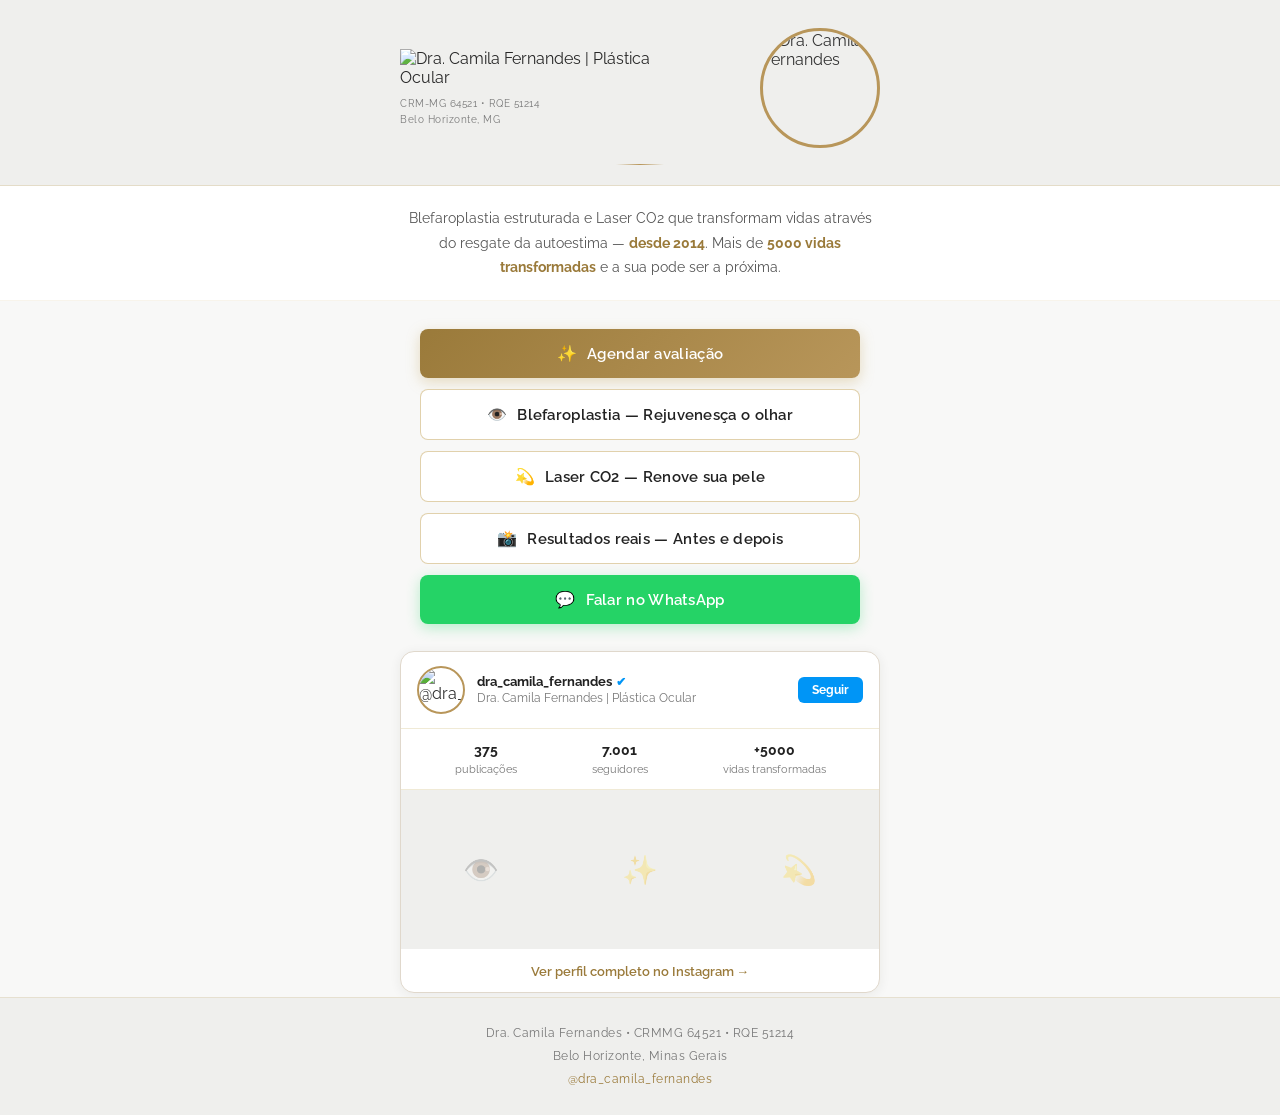
==== index.html @ ef485c24 "adicionar Meta Pixel (982607137846544) e evento Lead em todos os HTMLs Co-Authored-By: Claude Sonnet" ====
<!DOCTYPE html>
<html lang="pt-BR">
<head>
  <meta charset="UTF-8" />
  <meta name="viewport" content="width=device-width, initial-scale=1.0" />
  <!-- Meta Pixel -->
  <script>!function(f,b,e,v,n,t,s){if(f.fbq)return;n=f.fbq=function(){n.callMethod?n.callMethod.apply(n,arguments):n.queue.push(arguments)};if(!f._fbq)f._fbq=n;n.push=n;n.loaded=!0;n.version='2.0';n.queue=[];t=b.createElement(e);t.async=!0;t.src=v;s=b.getElementsByTagName(e)[0];s.parentNode.insertBefore(t,s)}(window,document,'script','https://connect.facebook.net/en_US/fbevents.js');fbq('init','982607137846544');fbq('track','PageView');</script>
  <noscript><img height="1" width="1" style="display:none" src="https://www.facebook.com/tr?id=982607137846544&ev=PageView&noscript=1"/></noscript>
  <!-- /Meta Pixel -->
  <title>Dra. Camila Fernandes | Plástica Ocular — Belo Horizonte</title>
  <meta name="description" content="Blefaroplastia estruturada e Laser CO2 em Belo Horizonte. Mais de 5000 vidas transformadas desde 2014. Agende sua avaliação." />
  <link rel="preconnect" href="https://fonts.googleapis.com" />
  <link href="https://fonts.googleapis.com/css2?family=Raleway:wght@300;400;500;600;700&family=Great+Vibes&display=swap" rel="stylesheet" />
  <script src="https://cdn.jsdelivr.net/npm/@emailjs/browser@4/dist/email.min.js"></script>

  <style>
    *, *::before, *::after { box-sizing: border-box; margin: 0; padding: 0; }

    :root {
      --gold: #B8965A;
      --gold-light: #CBA96E;
      --gold-dark: #9A7A3A;
      --cream: #F8F8F7;
      --beige: #EFEFED;
      --dark: #222222;
      --gray: #555555;
      --text: #333333;
      --text-light: #777777;
      --white: #FFFFFF;
    }

    .logo-img {
      filter: contrast(1.15) saturate(0.82) brightness(1.02);
    }

    html { scroll-behavior: smooth; }

    body {
      font-family: 'Raleway', sans-serif;
      background-color: var(--cream);
      color: var(--text);
      min-height: 100vh;
    }

    /* ── HEADER ── */
    header {
      background: var(--beige);
      padding: 28px 20px 20px;
      border-bottom: 1px solid rgba(196,164,90,0.25);
    }

    .header-inner {
      display: flex;
      align-items: center;
      justify-content: space-between;
      gap: 16px;
      max-width: 480px;
      margin: 0 auto;
    }

    .header-left {
      flex: 1;
      min-width: 0;
    }

    .logo-img {
      width: 100%;
      max-width: 253px;
      height: auto;
      display: block;
    }

    .doctor-crm {
      font-size: 0.64rem;
      color: var(--text-light);
      letter-spacing: 0.5px;
      margin-top: 8px;
      line-height: 1.6;
    }

    .doctor-photo-wrap {
      width: 120px; height: 120px;
      border-radius: 50%;
      border: 3px solid var(--gold);
      overflow: hidden;
      flex-shrink: 0;
    }

    .doctor-photo-wrap img {
      width: 100%; height: 100%;
      object-fit: cover;
      object-position: top;
    }

    .gold-divider {
      width: 48px; height: 1px;
      background: linear-gradient(to right, transparent, var(--gold), transparent);
      margin: 16px auto 0;
      max-width: 480px;
    }

    /* ── TAGLINE ── */
    .tagline-section {
      background: var(--white);
      text-align: center;
      padding: 20px 20px;
      border-bottom: 1px solid rgba(196,164,90,0.12);
    }

    .tagline-section p {
      font-size: 0.88rem;
      color: var(--gray);
      line-height: 1.75;
      max-width: 480px;
      margin: 0 auto;
    }

    .tagline-section strong { color: var(--gold-dark); font-weight: 700; }

    /* ── BOTÕES ── */
    .links-section {
      padding: 28px 20px 8px;
      max-width: 480px;
      margin: 0 auto;
    }

    .link-btn {
      display: flex;
      align-items: center;
      justify-content: center;
      gap: 10px;
      width: 100%;
      padding: 15px 24px;
      margin-bottom: 11px;
      border-radius: 8px;
      text-decoration: none;
      font-family: 'Raleway', sans-serif;
      font-weight: 600;
      font-size: 0.92rem;
      letter-spacing: 0.3px;
      transition: all 0.2s ease;
      cursor: pointer;
      border: none;
    }

    .link-btn-gold {
      background: linear-gradient(135deg, var(--gold-dark), var(--gold));
      color: var(--white);
      box-shadow: 0 4px 14px rgba(196,164,90,0.35);
    }

    .link-btn-gold:hover { transform: translateY(-2px); box-shadow: 0 6px 18px rgba(196,164,90,0.45); }

    .link-btn-outline {
      background: var(--white);
      color: var(--dark);
      border: 1.5px solid rgba(196,164,90,0.5);
    }

    .link-btn-outline:hover { background: var(--beige); transform: translateY(-1px); }

    .link-btn-whatsapp {
      background: #25D366;
      color: var(--white);
      box-shadow: 0 4px 14px rgba(37,211,102,0.3);
    }

    .link-btn-whatsapp:hover { background: #1ebe5b; transform: translateY(-2px); }

    .btn-icon { font-size: 1rem; flex-shrink: 0; }

    /* ── INSTAGRAM CARD ── */
    .insta-card {
      margin: 8px 20px 4px;
      max-width: 480px;
      margin-left: auto;
      margin-right: auto;
      background: var(--white);
      border-radius: 14px;
      border: 1px solid #E0D8CC;
      overflow: hidden;
      box-shadow: 0 2px 12px rgba(44,36,22,0.07);
    }

    .insta-header {
      display: flex;
      align-items: center;
      gap: 12px;
      padding: 14px 16px;
      border-bottom: 1px solid #F0EAD6;
    }

    .insta-avatar {
      width: 48px; height: 48px;
      border-radius: 50%;
      border: 2px solid var(--gold);
      overflow: hidden;
      flex-shrink: 0;
    }

    .insta-avatar img { width: 100%; height: 100%; object-fit: cover; object-position: top; }

    .insta-info { flex: 1; }

    .insta-handle {
      font-size: 0.82rem;
      font-weight: 700;
      color: var(--dark);
      display: flex;
      align-items: center;
      gap: 4px;
    }

    .insta-verified { color: #0095F6; font-size: 0.75rem; }

    .insta-name {
      font-size: 0.72rem;
      color: var(--text-light);
      margin-top: 2px;
    }

    .insta-follow-btn {
      background: #0095F6;
      color: white;
      border: none;
      border-radius: 6px;
      font-size: 0.75rem;
      font-weight: 700;
      padding: 6px 14px;
      cursor: pointer;
      text-decoration: none;
      display: inline-block;
    }

    .insta-stats {
      display: flex;
      justify-content: space-around;
      padding: 12px 16px;
      border-bottom: 1px solid #F0EAD6;
      text-align: center;
    }

    .insta-stat-num {
      font-size: 0.9rem;
      font-weight: 700;
      color: var(--dark);
      display: block;
    }

    .insta-stat-label {
      font-size: 0.68rem;
      color: var(--text-light);
    }

    .insta-grid {
      display: grid;
      grid-template-columns: repeat(3, 1fr);
    }

    .insta-post {
      aspect-ratio: 1;
      overflow: hidden;
      background: var(--beige);
    }

    .insta-post img { width: 100%; height: 100%; object-fit: cover; }

    .insta-post-placeholder {
      width: 100%; height: 100%;
      display: flex;
      align-items: center;
      justify-content: center;
      font-size: 1.8rem;
      opacity: 0.3;
    }

    .insta-footer {
      padding: 12px 16px;
      text-align: center;
    }

    .insta-footer a {
      font-size: 0.8rem;
      font-weight: 600;
      color: var(--gold-dark);
      text-decoration: none;
    }

    /* ── MODAL OVERLAY ── */
    .modal-overlay {
      display: none;
      position: fixed;
      inset: 0;
      background: rgba(44,36,22,0.6);
      z-index: 200;
      align-items: flex-end;
      justify-content: center;
    }

    .modal-overlay.active { display: flex; }

    .modal-box {
      background: var(--white);
      border-radius: 20px 20px 0 0;
      padding: 28px 20px 36px;
      width: 100%;
      max-width: 480px;
      max-height: 92vh;
      overflow-y: auto;
      animation: slideUp 0.3s ease;
    }

    @keyframes slideUp {
      from { transform: translateY(100%); }
      to   { transform: translateY(0); }
    }

    .modal-header {
      display: flex;
      align-items: center;
      justify-content: space-between;
      margin-bottom: 6px;
    }

    .modal-title {
      font-size: 1rem;
      font-weight: 700;
      color: var(--dark);
    }

    .modal-close {
      background: none;
      border: none;
      font-size: 1.4rem;
      cursor: pointer;
      color: var(--text-light);
      line-height: 1;
      padding: 4px;
    }

    .modal-subtitle {
      font-size: 0.82rem;
      color: var(--text-light);
      margin-bottom: 20px;
      line-height: 1.5;
    }

    /* ── FORMULÁRIO (modal + inline) ── */
    .form-group { margin-bottom: 13px; }

    .form-group label {
      display: block;
      font-size: 0.72rem;
      font-weight: 700;
      color: var(--text);
      margin-bottom: 5px;
      letter-spacing: 0.5px;
      text-transform: uppercase;
    }

    .form-group input,
    .form-group select,
    .form-group textarea {
      width: 100%;
      padding: 12px 14px;
      border: 1.5px solid #E8E0D0;
      border-radius: 8px;
      font-family: 'Raleway', sans-serif;
      font-size: 0.88rem;
      color: var(--text);
      background: var(--cream);
      transition: border-color 0.2s;
      outline: none;
      -webkit-appearance: none;
    }

    .form-group input:focus,
    .form-group select:focus,
    .form-group textarea:focus {
      border-color: var(--gold);
      background: var(--white);
    }

    .form-group textarea { resize: vertical; min-height: 72px; }

    .form-group select {
      background-image: url("data:image/svg+xml,%3Csvg xmlns='http://www.w3.org/2000/svg' width='12' height='8' viewBox='0 0 12 8'%3E%3Cpath fill='%23C4A45A' d='M1 1l5 5 5-5'/%3E%3C/svg%3E");
      background-repeat: no-repeat;
      background-position: right 14px center;
      padding-right: 40px;
      cursor: pointer;
    }

    .submit-btn {
      width: 100%;
      padding: 15px;
      background: linear-gradient(135deg, var(--gold-dark), var(--gold));
      color: var(--white);
      border: none;
      border-radius: 8px;
      font-family: 'Raleway', sans-serif;
      font-size: 0.95rem;
      font-weight: 700;
      cursor: pointer;
      transition: all 0.2s ease;
      margin-top: 6px;
      box-shadow: 0 4px 14px rgba(196,164,90,0.35);
    }

    .submit-btn:hover { transform: translateY(-2px); }
    .submit-btn:disabled { opacity: 0.7; cursor: not-allowed; transform: none; }

    .privacy-note {
      font-size: 0.7rem;
      color: var(--text-light);
      text-align: center;
      margin-top: 10px;
      line-height: 1.4;
    }

    .success-msg {
      display: none;
      text-align: center;
      padding: 20px 0;
    }

    .success-msg .check { font-size: 2.8rem; margin-bottom: 10px; }

    .success-msg h3 {
      font-size: 1rem;
      font-weight: 700;
      color: var(--dark);
      margin-bottom: 6px;
    }

    .success-msg p { font-size: 0.85rem; color: var(--text-light); }

    /* ── FOOTER ── */
    footer {
      text-align: center;
      padding: 24px 20px;
      border-top: 1px solid rgba(196,164,90,0.2);
      background: var(--beige);
      color: var(--text-light);
      font-size: 0.72rem;
      letter-spacing: 0.5px;
      line-height: 2;
    }

    footer a { color: var(--gold-dark); text-decoration: none; }

    @media (min-width: 480px) {
      .links-section, .quote-card { margin-left: auto; margin-right: auto; }
    }
  </style>
</head>
<body>

  <!-- HEADER -->
  <header>
    <div class="header-inner">
      <div class="header-left">
        <img class="logo-img" src="logo.png" alt="Dra. Camila Fernandes | Plástica Ocular" />
        <p class="doctor-crm">CRM-MG 64521 &bull; RQE 51214<br />Belo Horizonte, MG</p>
      </div>
      <div class="doctor-photo-wrap">
        <img src="camila1.jpg" alt="Dra. Camila Fernandes" />
      </div>
    </div>
    <div class="gold-divider"></div>
  </header>

  <!-- TAGLINE -->
  <div class="tagline-section">
    <p>Blefaroplastia estruturada e Laser CO2 que transformam vidas através do resgate da autoestima — <strong>desde 2014</strong>. Mais de <strong>5000 vidas transformadas</strong> e a sua pode ser a próxima.</p>
  </div>

  <!-- BOTÕES -->
  <div class="links-section">

    <a href="avaliacao.html" class="link-btn link-btn-gold">
      <span class="btn-icon">✨</span> Agendar avaliação
    </a>

    <a href="blefaroplastia.html" class="link-btn link-btn-outline">
      <span class="btn-icon">👁️</span> Blefaroplastia — Rejuvenesça o olhar
    </a>

    <a href="laser-co2.html" class="link-btn link-btn-outline">
      <span class="btn-icon">💫</span> Laser CO2 — Renove sua pele
    </a>

    <a href="antes-depois.html" class="link-btn link-btn-outline">
      <span class="btn-icon">📸</span> Resultados reais — Antes e depois
    </a>

    <button onclick="abrirModal()" class="link-btn link-btn-whatsapp">
      <span class="btn-icon">💬</span> Falar no WhatsApp
    </button>

  </div>

  <!-- INSTAGRAM PREVIEW CARD -->
  <div class="insta-card">
    <div class="insta-header">
      <div class="insta-avatar">
        <img src="camila1.jpg" alt="@dra_camila_fernandes" />
      </div>
      <div class="insta-info">
        <div class="insta-handle">
          dra_camila_fernandes
          <span class="insta-verified">✔</span>
        </div>
        <div class="insta-name">Dra. Camila Fernandes | Plástica Ocular</div>
      </div>
      <a href="https://www.instagram.com/dra_camila_fernandes/" target="_blank" class="insta-follow-btn">Seguir</a>
    </div>

    <div class="insta-stats">
      <div>
        <span class="insta-stat-num">375</span>
        <span class="insta-stat-label">publicações</span>
      </div>
      <div>
        <span class="insta-stat-num">7.001</span>
        <span class="insta-stat-label">seguidores</span>
      </div>
      <div>
        <span class="insta-stat-num">+5000</span>
        <span class="insta-stat-label">vidas transformadas</span>
      </div>
    </div>

    <div class="insta-grid">
      <!-- Substitua pelos thumbs reais dos posts: <div class="insta-post"><img src="fotos/post1.jpg" /></div> -->
      <div class="insta-post"><div class="insta-post-placeholder">👁️</div></div>
      <div class="insta-post"><div class="insta-post-placeholder">✨</div></div>
      <div class="insta-post"><div class="insta-post-placeholder">💫</div></div>
    </div>

    <div class="insta-footer">
      <a href="https://www.instagram.com/dra_camila_fernandes/" target="_blank">
        Ver perfil completo no Instagram →
      </a>
    </div>
  </div>

  <!-- FOOTER -->
  <footer>
    <p>Dra. Camila Fernandes &bull; CRMMG 64521 &bull; RQE 51214</p>
    <p>Belo Horizonte, Minas Gerais</p>
    <p><a href="https://www.instagram.com/dra_camila_fernandes/" target="_blank">@dra_camila_fernandes</a></p>
  </footer>

  <!-- MODAL WHATSAPP → FORM PRIMEIRO -->
  <div class="modal-overlay" id="modalOverlay" onclick="fecharModalFora(event)">
    <div class="modal-box">
      <div class="modal-header">
        <span class="modal-title">Antes de ir ao WhatsApp</span>
        <button class="modal-close" onclick="fecharModal()">✕</button>
      </div>
      <p class="modal-subtitle">Deixe seu contato para garantirmos seu atendimento — só leva 30 segundos.</p>

      <form id="leadForm">
        <div class="form-group">
          <label for="nome">Seu nome *</label>
          <input type="text" id="nome" name="nome" placeholder="Como podemos te chamar?" required />
        </div>
        <div class="form-group">
          <label for="whatsapp">Seu WhatsApp *</label>
          <input type="tel" id="whatsapp" name="whatsapp" placeholder="(31) 9 0000-0000" required />
        </div>
        <div class="form-group">
          <label for="procedimento">Tenho interesse em *</label>
          <select id="procedimento" name="procedimento" required>
            <option value="" disabled selected>Selecione um procedimento</option>
            <option value="Blefaroplastia">Blefaroplastia</option>
            <option value="Laser CO2 — Rejuvenescimento">Laser CO2 — Rejuvenescimento</option>
            <option value="Laser CO2 — Manchas">Laser CO2 — Manchas</option>
            <option value="Agendar Avaliação">Agendar Avaliação</option>
            <option value="Outro">Outro</option>
          </select>
        </div>
        <button type="submit" class="submit-btn" id="submitBtn">
          Enviar e abrir WhatsApp →
        </button>
        <p class="privacy-note">🔒 Seus dados são protegidos. Não fazemos spam.</p>
      </form>

      <div class="success-msg" id="successMsg">
        <div class="check">✅</div>
        <h3>Abrindo o WhatsApp agora!</h3>
        <p>A Dra. Camila vai entrar em contato em breve.</p>
      </div>
    </div>
  </div>

  <script>
    const CONFIG = {
      emailjs: {
        publicKey:  'SEU_PUBLIC_KEY_EMAILJS',
        serviceId:  'SEU_SERVICE_ID_EMAILJS',
        templateId: 'SEU_TEMPLATE_ID_EMAILJS',
      },
      sheetsWebAppUrl: 'https://script.google.com/macros/s/AKfycbwCw2fUE3VlryBoQ7TTh15hRbnVuxPDwHyuNFfzcCaODGDLv1vVG1hhoqtW6_-im0aS/exec',
      whatsapp: '5531996646079',
    };

    if (CONFIG.emailjs.publicKey !== 'SEU_PUBLIC_KEY_EMAILJS') {
      emailjs.init(CONFIG.emailjs.publicKey);
    }

    function abrirModal() {
      document.getElementById('modalOverlay').classList.add('active');
      document.body.style.overflow = 'hidden';
    }

    function fecharModal() {
      document.getElementById('modalOverlay').classList.remove('active');
      document.body.style.overflow = '';
    }

    function fecharModalFora(e) {
      if (e.target === document.getElementById('modalOverlay')) fecharModal();
    }

    // Máscara telefone
    document.getElementById('whatsapp').addEventListener('input', function(e) {
      let v = e.target.value.replace(/\D/g, '').substring(0, 11);
      if (v.length >= 7)      v = `(${v.substring(0,2)}) ${v.substring(2,7)}-${v.substring(7)}`;
      else if (v.length >= 3) v = `(${v.substring(0,2)}) ${v.substring(2)}`;
      else if (v.length >= 1) v = `(${v}`;
      e.target.value = v;
    });

    document.getElementById('leadForm').addEventListener('submit', async function(e) {
      e.preventDefault();
      const btn = document.getElementById('submitBtn');
      btn.disabled = true;
      btn.textContent = 'Enviando...';

      const params = new URLSearchParams(window.location.search);
      const dados = {
        nome:         document.getElementById('nome').value.trim(),
        whatsapp:     document.getElementById('whatsapp').value.trim(),
        procedimento: document.getElementById('procedimento').value,
        data:         new Date().toLocaleString('pt-BR', { timeZone: 'America/Sao_Paulo' }),
        utm_source:   params.get('utm_source')   || 'direto',
        utm_medium:   params.get('utm_medium')   || '',
        utm_campaign: params.get('utm_campaign') || '',
        pagina:       'Home',
      };

      // Google Sheets
      try {
        if (CONFIG.sheetsWebAppUrl !== 'SUA_URL_DO_APPS_SCRIPT') {
          await fetch(CONFIG.sheetsWebAppUrl, {
            method: 'POST',
            mode: 'no-cors',
            body: JSON.stringify(dados),
          });
        }
      } catch (err) { console.warn('Sheets:', err); }

      // EmailJS
      try {
        if (CONFIG.emailjs.publicKey !== 'SEU_PUBLIC_KEY_EMAILJS') {
          await emailjs.send(CONFIG.emailjs.serviceId, CONFIG.emailjs.templateId, {
            from_name: dados.nome, phone: dados.whatsapp,
            procedimento: dados.procedimento, data: dados.data,
            utm_source: dados.utm_source, pagina: dados.pagina,
          });
        }
      } catch (err) { console.warn('EmailJS:', err); }

      const texto = encodeURIComponent(
        `Olá, Dra. Camila! 👋\n\nMeu nome é ${dados.nome} e tenho interesse em: *${dados.procedimento}*.\n\nMeu WhatsApp: ${dados.whatsapp}`
      );

      document.getElementById('leadForm').style.display = 'none';
      document.getElementById('successMsg').style.display = 'block';

      setTimeout(() => {
        window.open(`https://wa.me/${CONFIG.whatsapp}?text=${texto}`, '_blank');
        setTimeout(fecharModal, 2000);
      }, 1200);
    });
  </script>

</body>
</html>
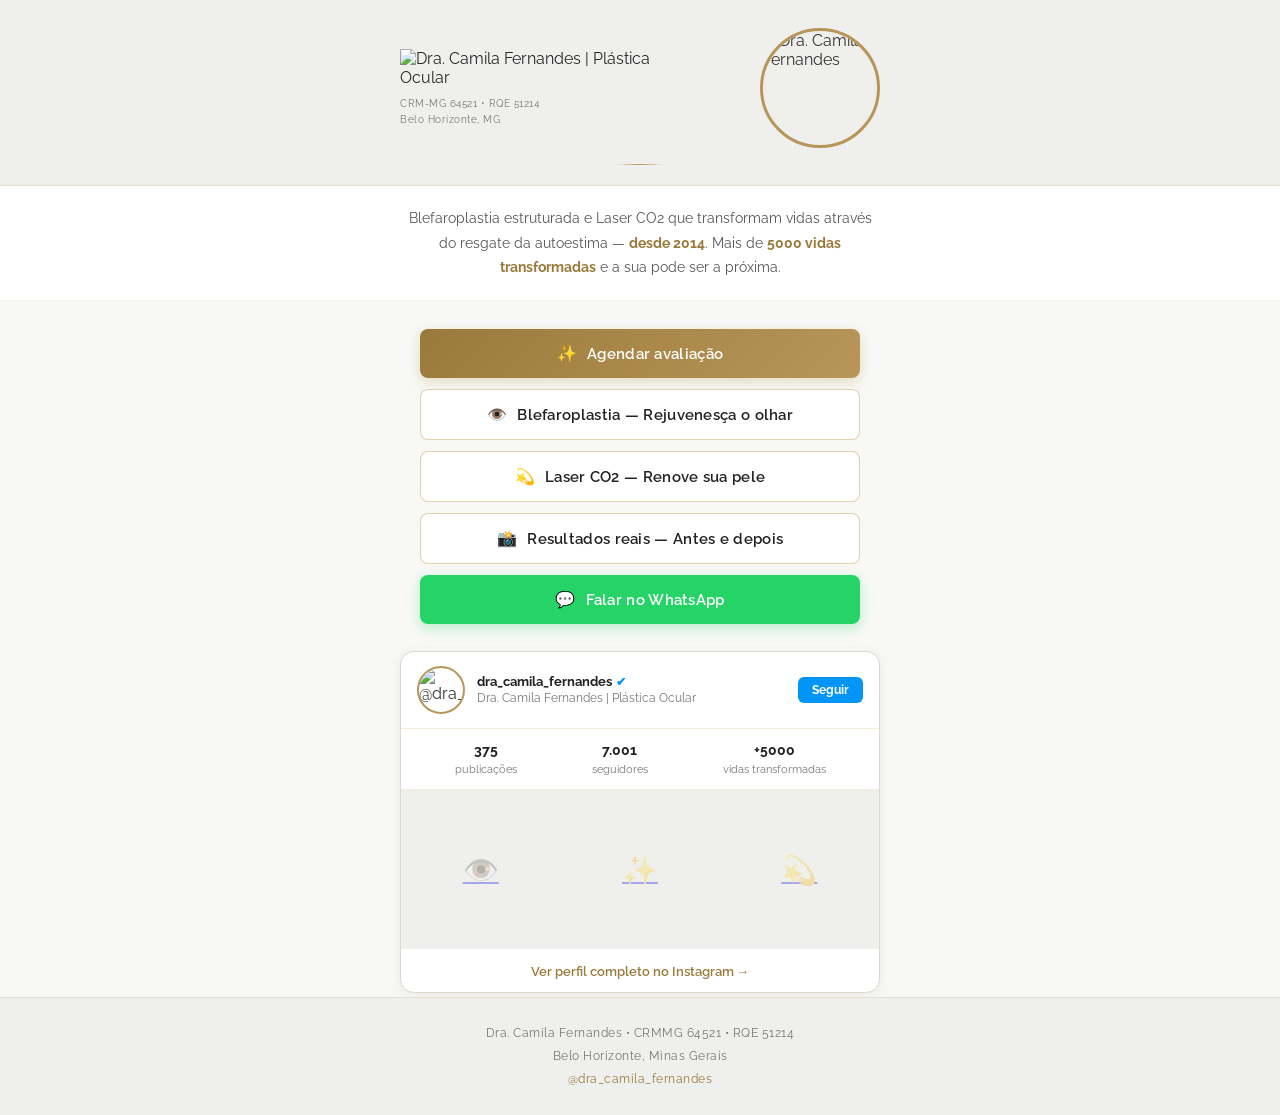
==== commit f32b8ca4: "feat: upgrade Instagram grid to use real post images with fallback Grid loads fotos/post1.jpg, post2" ====
--- a/index.html
+++ b/index.html
@@ -263,7 +263,9 @@
       background: var(--beige);
     }
 
-    .insta-post img { width: 100%; height: 100%; object-fit: cover; }
+    .insta-post a { display: block; width: 100%; height: 100%; }
+    .insta-post img { width: 100%; height: 100%; object-fit: cover; transition: transform 0.2s; }
+    .insta-post a:hover img { transform: scale(1.04); }
 
     .insta-post-placeholder {
       width: 100%; height: 100%;
@@ -532,10 +534,21 @@
     </div>
 
     <div class="insta-grid">
-      <!-- Substitua pelos thumbs reais dos posts: <div class="insta-post"><img src="fotos/post1.jpg" /></div> -->
-      <div class="insta-post"><div class="insta-post-placeholder">👁️</div></div>
-      <div class="insta-post"><div class="insta-post-placeholder">✨</div></div>
-      <div class="insta-post"><div class="insta-post-placeholder">💫</div></div>
+      <div class="insta-post">
+        <a href="https://www.instagram.com/dra_camila_fernandes/" target="_blank">
+          <img src="fotos/post1.jpg" alt="Post Instagram" onerror="this.style.display='none';this.parentElement.innerHTML='<div class=\'insta-post-placeholder\'>👁️</div>'" />
+        </a>
+      </div>
+      <div class="insta-post">
+        <a href="https://www.instagram.com/dra_camila_fernandes/" target="_blank">
+          <img src="fotos/post2.jpg" alt="Post Instagram" onerror="this.style.display='none';this.parentElement.innerHTML='<div class=\'insta-post-placeholder\'>✨</div>'" />
+        </a>
+      </div>
+      <div class="insta-post">
+        <a href="https://www.instagram.com/dra_camila_fernandes/" target="_blank">
+          <img src="fotos/post3.jpg" alt="Post Instagram" onerror="this.style.display='none';this.parentElement.innerHTML='<div class=\'insta-post-placeholder\'>💫</div>'" />
+        </a>
+      </div>
     </div>
 
     <div class="insta-footer">
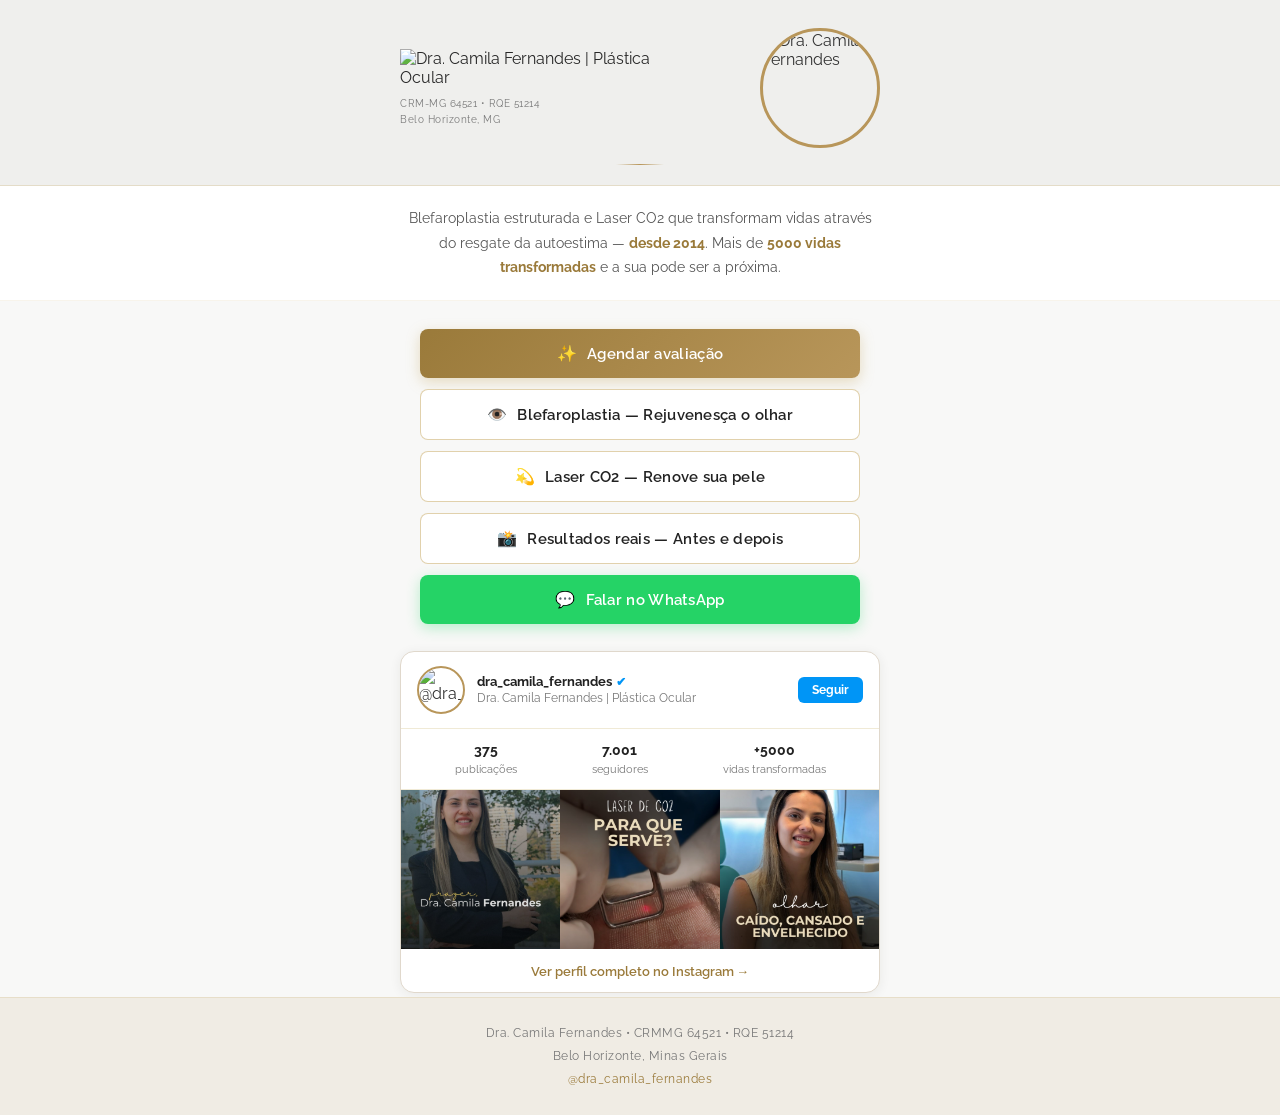
==== commit 296128ec: "style: clean white/beige/gray palette, remove dark brown - Hero redesigned: gradient cream backgroun" ====
--- a/index.html
+++ b/index.html
@@ -442,7 +442,7 @@
       text-align: center;
       padding: 24px 20px;
       border-top: 1px solid rgba(196,164,90,0.2);
-      background: var(--beige);
+      background: #f0ece4;
       color: var(--text-light);
       font-size: 0.72rem;
       letter-spacing: 0.5px;
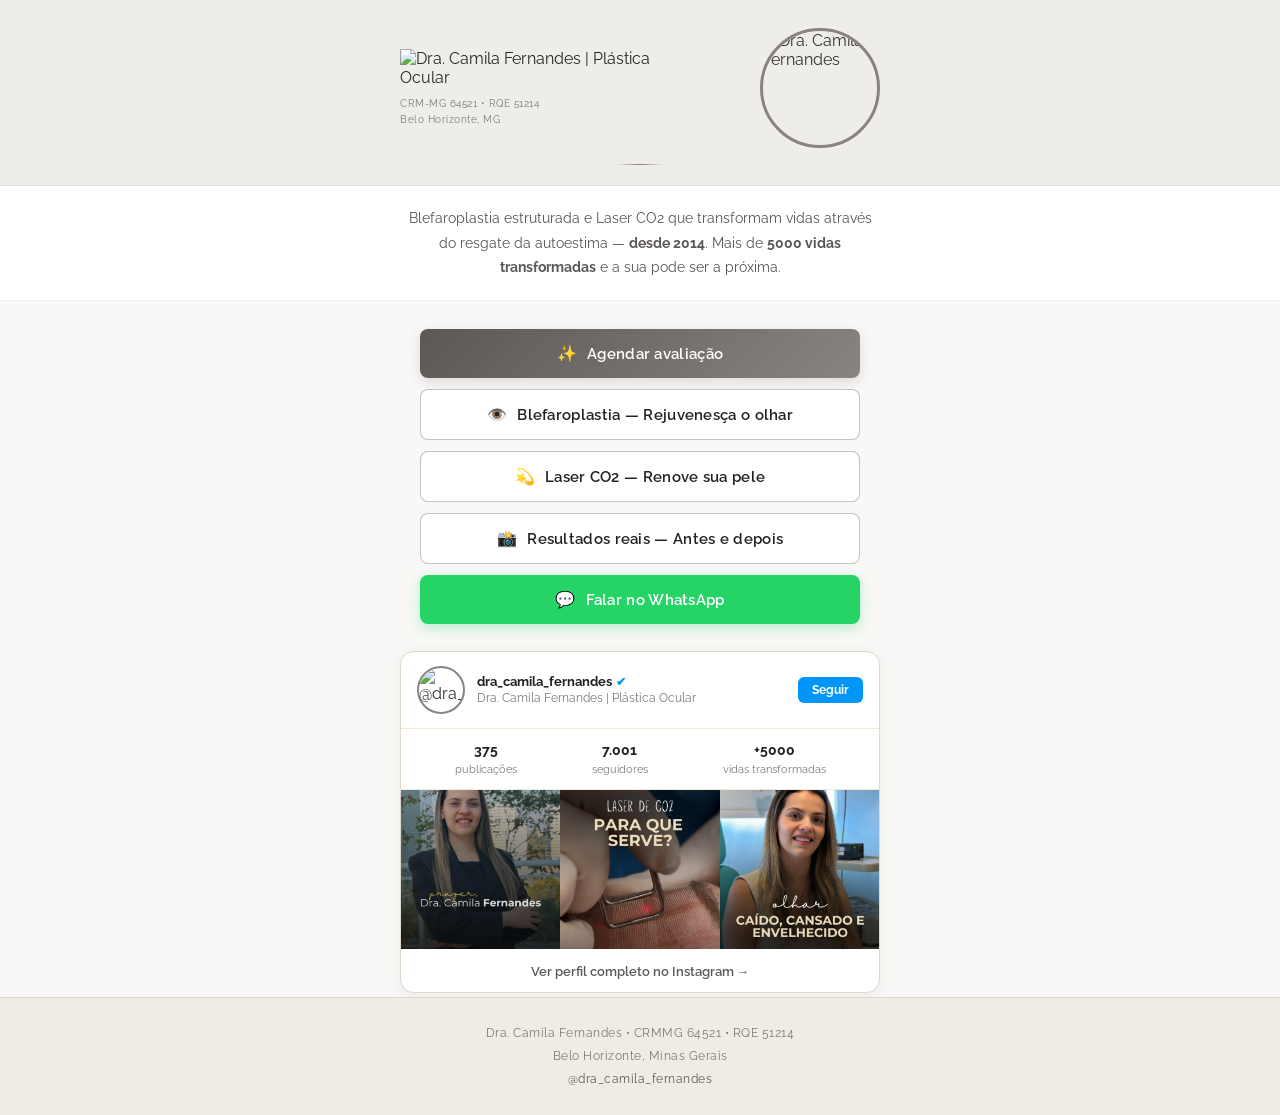
==== commit 6a36e12a: "style: replace all gold/brown with neutral white/beige/gray palette New accent: warm gray (#8a8480 /" ====
--- a/index.html
+++ b/index.html
@@ -17,15 +17,15 @@
     *, *::before, *::after { box-sizing: border-box; margin: 0; padding: 0; }
 
     :root {
-      --gold: #B8965A;
-      --gold-light: #CBA96E;
-      --gold-dark: #9A7A3A;
-      --cream: #F8F8F7;
-      --beige: #EFEFED;
+      --gold: #8a8480;
+      --gold-light: #aaa6a2;
+      --gold-dark: #5c5856;
+      --cream: #F9F8F6;
+      --beige: #EFEDEA;
       --dark: #222222;
       --gray: #555555;
       --text: #333333;
-      --text-light: #777777;
+      --text-light: #7a7a7a;
       --white: #FFFFFF;
     }
 
@@ -46,7 +46,7 @@
     header {
       background: var(--beige);
       padding: 28px 20px 20px;
-      border-bottom: 1px solid rgba(196,164,90,0.25);
+      border-bottom: 1px solid #e4e2de;
     }
 
     .header-inner {
@@ -104,7 +104,7 @@
       background: var(--white);
       text-align: center;
       padding: 20px 20px;
-      border-bottom: 1px solid rgba(196,164,90,0.12);
+      border-bottom: 1px solid rgba(140,134,128,0.12);
     }
 
     .tagline-section p {
@@ -146,15 +146,15 @@
     .link-btn-gold {
       background: linear-gradient(135deg, var(--gold-dark), var(--gold));
       color: var(--white);
-      box-shadow: 0 4px 14px rgba(196,164,90,0.35);
-    }
-
-    .link-btn-gold:hover { transform: translateY(-2px); box-shadow: 0 6px 18px rgba(196,164,90,0.45); }
+      box-shadow: 0 4px 14px rgba(0,0,0,0.12);
+    }
+
+    .link-btn-gold:hover { transform: translateY(-2px); box-shadow: 0 6px 18px rgba(0,0,0,0.16); }
 
     .link-btn-outline {
       background: var(--white);
       color: var(--dark);
-      border: 1.5px solid rgba(196,164,90,0.5);
+      border: 1.5px solid rgba(140,134,128,0.5);
     }
 
     .link-btn-outline:hover { background: var(--beige); transform: translateY(-1px); }
@@ -406,7 +406,7 @@
       cursor: pointer;
       transition: all 0.2s ease;
       margin-top: 6px;
-      box-shadow: 0 4px 14px rgba(196,164,90,0.35);
+      box-shadow: 0 4px 14px rgba(0,0,0,0.12);
     }
 
     .submit-btn:hover { transform: translateY(-2px); }
@@ -441,7 +441,7 @@
     footer {
       text-align: center;
       padding: 24px 20px;
-      border-top: 1px solid rgba(196,164,90,0.2);
+      border-top: 1px solid rgba(140,134,128,0.2);
       background: #f0ece4;
       color: var(--text-light);
       font-size: 0.72rem;
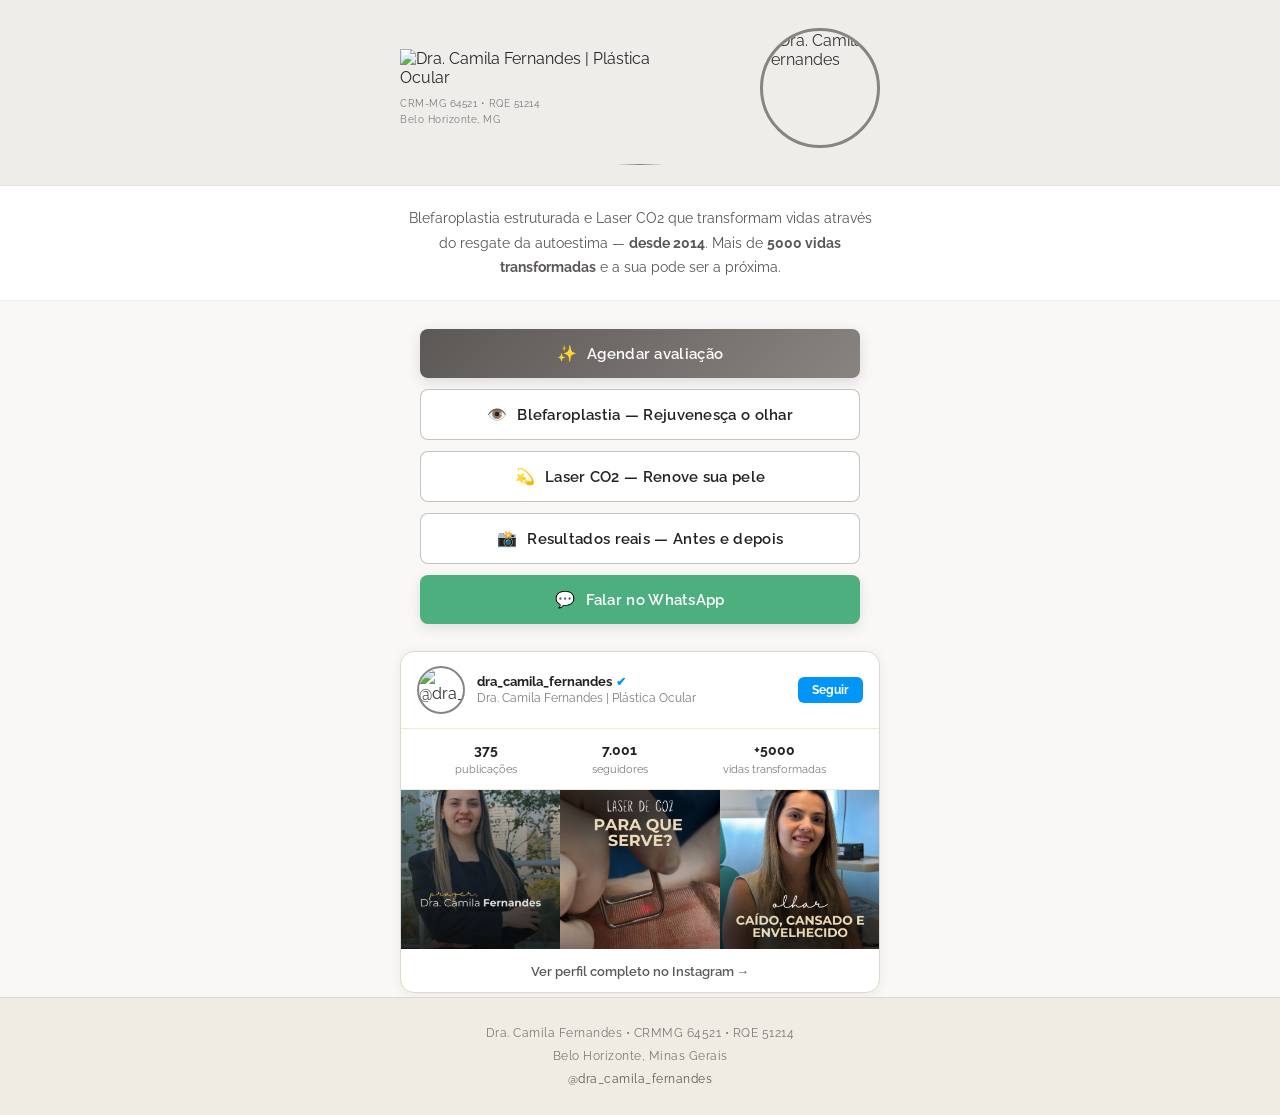
==== commit 0c941402: "style: muted green for WhatsApp button (#4caf7d) Co-Authored-By: Claude Sonnet 4.6 <noreply@anthropi" ====
--- a/index.html
+++ b/index.html
@@ -160,12 +160,12 @@
     .link-btn-outline:hover { background: var(--beige); transform: translateY(-1px); }
 
     .link-btn-whatsapp {
-      background: #25D366;
+      background: #4caf7d;
       color: var(--white);
-      box-shadow: 0 4px 14px rgba(37,211,102,0.3);
-    }
-
-    .link-btn-whatsapp:hover { background: #1ebe5b; transform: translateY(-2px); }
+      box-shadow: 0 4px 14px rgba(0,0,0,0.10);
+    }
+
+    .link-btn-whatsapp:hover { background: #3d9e6e; transform: translateY(-2px); }
 
     .btn-icon { font-size: 1rem; flex-shrink: 0; }
 
@@ -582,6 +582,10 @@
         <div class="form-group">
           <label for="whatsapp">Seu WhatsApp *</label>
           <input type="tel" id="whatsapp" name="whatsapp" placeholder="(31) 9 0000-0000" required />
+        </div>
+        <div class="form-group">
+          <label for="email">E-mail *</label>
+          <input type="email" id="email" name="email" placeholder="seu@email.com" required />
         </div>
         <div class="form-group">
           <label for="procedimento">Tenho interesse em *</label>
@@ -656,6 +660,7 @@
       const dados = {
         nome:         document.getElementById('nome').value.trim(),
         whatsapp:     document.getElementById('whatsapp').value.trim(),
+        email:        document.getElementById('email').value.trim(),
         procedimento: document.getElementById('procedimento').value,
         data:         new Date().toLocaleString('pt-BR', { timeZone: 'America/Sao_Paulo' }),
         utm_source:   params.get('utm_source')   || 'direto',
